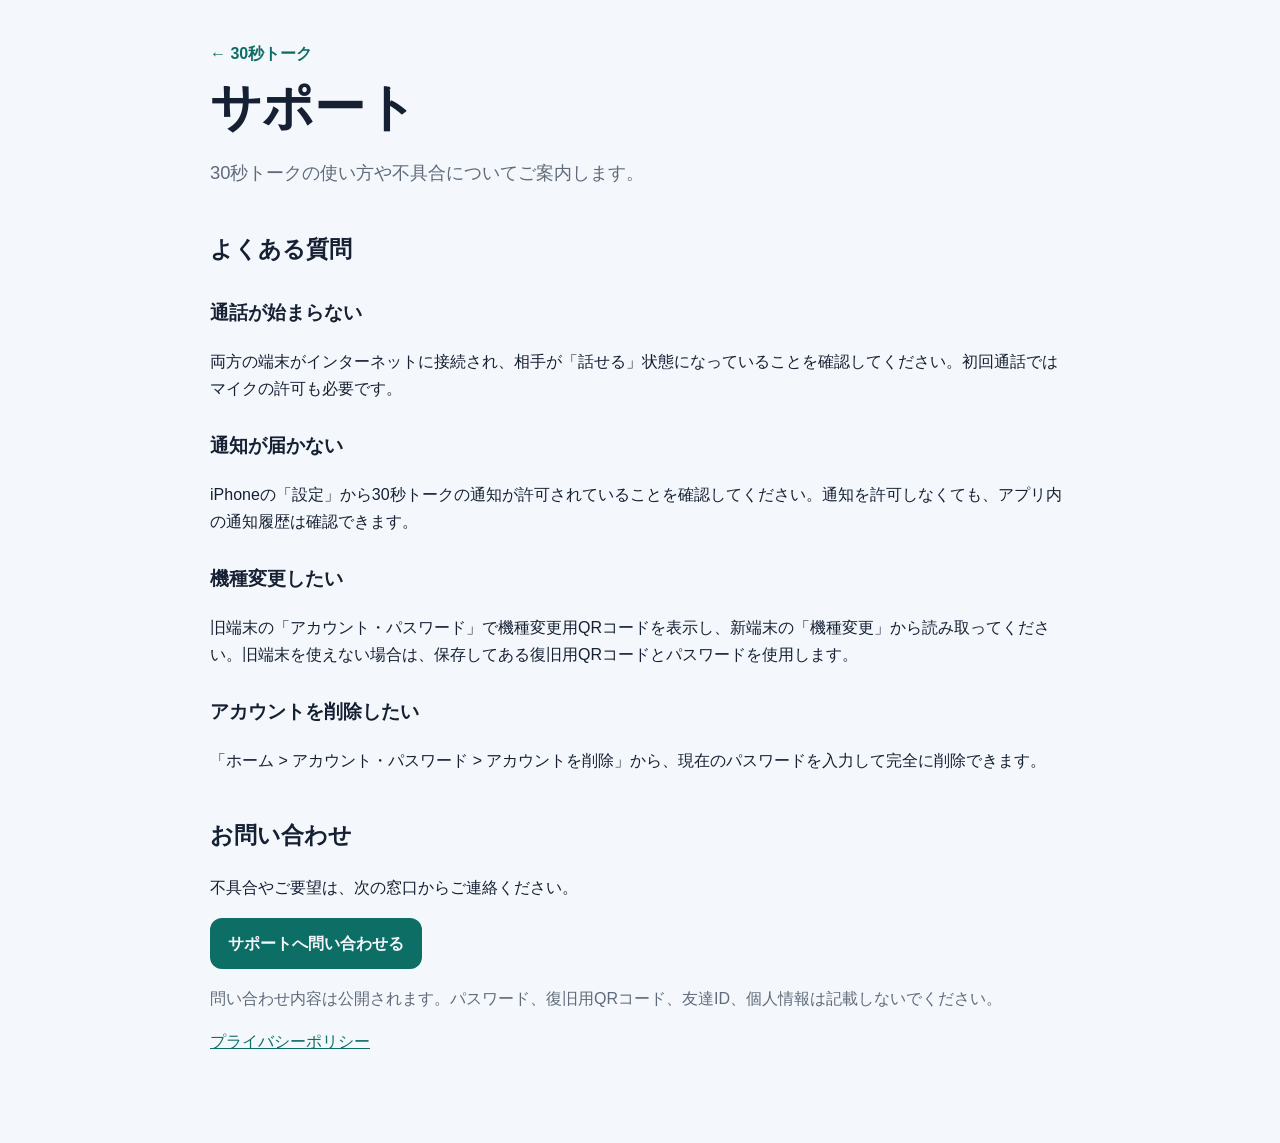
==== support.html @ 6314a735 "Prepare iOS App Store release" ====
<!doctype html>
<html lang="ja">
  <head>
    <meta charset="utf-8" />
    <meta name="viewport" content="width=device-width, initial-scale=1" />
    <meta name="color-scheme" content="light dark" />
    <title>サポート | 30秒トーク</title>
    <link rel="stylesheet" href="styles.css" />
  </head>
  <body>
    <main class="document">
      <a class="back" href="index.html">← 30秒トーク</a>
      <h1>サポート</h1>
      <p class="lead">30秒トークの使い方や不具合についてご案内します。</p>

      <h2>よくある質問</h2>
      <h3>通話が始まらない</h3>
      <p>両方の端末がインターネットに接続され、相手が「話せる」状態になっていることを確認してください。初回通話ではマイクの許可も必要です。</p>

      <h3>通知が届かない</h3>
      <p>iPhoneの「設定」から30秒トークの通知が許可されていることを確認してください。通知を許可しなくても、アプリ内の通知履歴は確認できます。</p>

      <h3>機種変更したい</h3>
      <p>旧端末の「アカウント・パスワード」で機種変更用QRコードを表示し、新端末の「機種変更」から読み取ってください。旧端末を使えない場合は、保存してある復旧用QRコードとパスワードを使用します。</p>

      <h3>アカウントを削除したい</h3>
      <p>「ホーム > アカウント・パスワード > アカウントを削除」から、現在のパスワードを入力して完全に削除できます。</p>

      <h2>お問い合わせ</h2>
      <p>不具合やご要望は、次の窓口からご連絡ください。</p>
      <p><a class="button" href="https://github.com/55dg7n7sjd-crypto/thirty-sec-talk-support/issues/new">サポートへ問い合わせる</a></p>
      <p class="notice">問い合わせ内容は公開されます。パスワード、復旧用QRコード、友達ID、個人情報は記載しないでください。</p>

      <p><a href="privacy.html">プライバシーポリシー</a></p>
    </main>
  </body>
</html>
---- styles.css ----
:root {
  color-scheme: light dark;
  font-family: -apple-system, BlinkMacSystemFont, "Hiragino Sans", "Yu Gothic", sans-serif;
  line-height: 1.7;
  --bg: #f4f7fb;
  --surface: #ffffff;
  --text: #152033;
  --muted: #5f6b7a;
  --accent: #0d6e66;
  --border: #dce4ec;
}

@media (prefers-color-scheme: dark) {
  :root {
    --bg: #0c121b;
    --surface: #151e2b;
    --text: #f3f7fb;
    --muted: #b3bfcc;
    --accent: #67d8c9;
    --border: #2c3948;
  }
}

* { box-sizing: border-box; }
body { margin: 0; background: var(--bg); color: var(--text); }
main { width: min(860px, calc(100% - 32px)); margin: 0 auto; padding: 72px 0; }
.document { padding-top: 40px; }
.eyebrow { color: var(--accent); font-weight: 750; letter-spacing: .08em; }
h1 { max-width: 720px; margin: 12px 0 20px; font-size: clamp(2rem, 7vw, 4.2rem); line-height: 1.12; }
.document h1 { font-size: clamp(2rem, 6vw, 3.2rem); }
h2 { margin-top: 42px; font-size: 1.45rem; }
h3 { margin-top: 28px; }
.lead { max-width: 700px; color: var(--muted); font-size: 1.15rem; }
a { color: var(--accent); }
.back { text-decoration: none; font-weight: 700; }
.cards { display: grid; grid-template-columns: repeat(auto-fit, minmax(250px, 1fr)); gap: 16px; margin-top: 48px; }
.card { display: flex; flex-direction: column; gap: 6px; padding: 24px; border: 1px solid var(--border); border-radius: 20px; background: var(--surface); color: var(--text); text-decoration: none; }
.card strong { font-size: 1.15rem; }
.card span, .notice { color: var(--muted); }
.button { display: inline-block; padding: 12px 18px; border-radius: 12px; background: var(--accent); color: var(--bg); font-weight: 750; text-decoration: none; }
li + li { margin-top: 8px; }
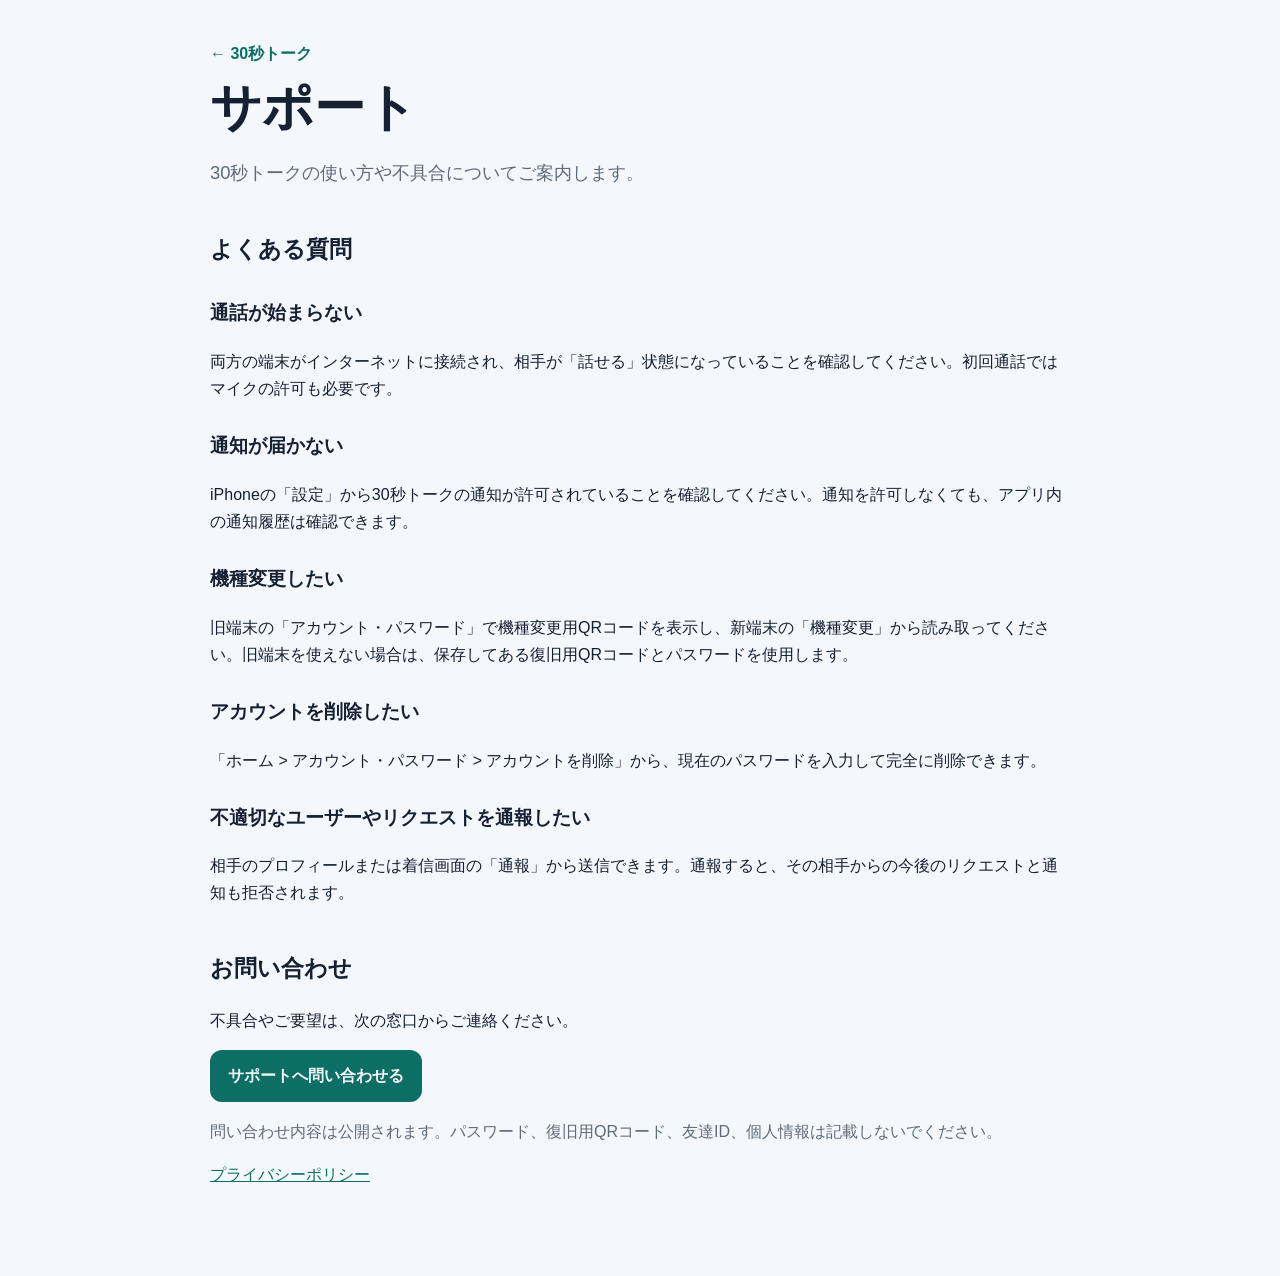
==== commit b73eaa5e: "Add user reporting and safety controls" ====
--- a/support.html
+++ b/support.html
@@ -26,6 +26,9 @@
       <h3>アカウントを削除したい</h3>
       <p>「ホーム > アカウント・パスワード > アカウントを削除」から、現在のパスワードを入力して完全に削除できます。</p>
 
+      <h3>不適切なユーザーやリクエストを通報したい</h3>
+      <p>相手のプロフィールまたは着信画面の「通報」から送信できます。通報すると、その相手からの今後のリクエストと通知も拒否されます。</p>
+
       <h2>お問い合わせ</h2>
       <p>不具合やご要望は、次の窓口からご連絡ください。</p>
       <p><a class="button" href="https://github.com/55dg7n7sjd-crypto/thirty-sec-talk-support/issues/new">サポートへ問い合わせる</a></p>
@@ -35,4 +38,3 @@
     </main>
   </body>
 </html>
-
